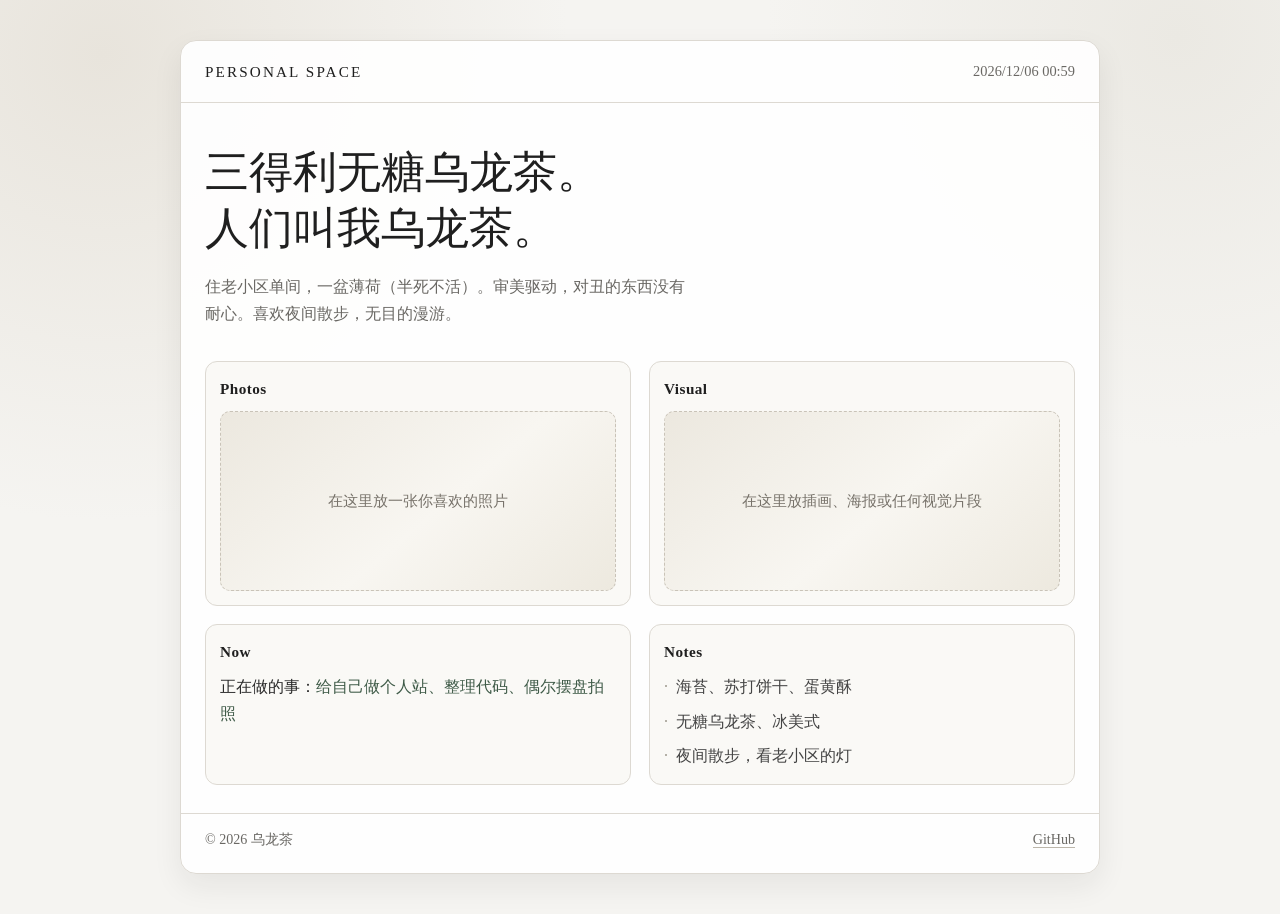
==== index.html @ 865fc5c5 "Initial commit: 乌龙茶的个人站" ====
<!doctype html>
<html lang="zh-CN">
  <head>
    <meta charset="UTF-8" />
    <meta name="viewport" content="width=device-width, initial-scale=1.0" />
    <title>乌龙茶 · Personal Space</title>
    <meta
      name="description"
      content="审美驱动型开发者的小空间。"
    />
    <style>
      :root {
        --bg: #f5f4f1;
        --paper: #ffffff;
        --text: #1f1f1f;
        --muted: #6a6864;
        --line: #ddd9d2;
        --accent: #3e5a47;
        --shadow: 0 12px 30px rgba(31, 31, 31, 0.07);
      }

      * {
        box-sizing: border-box;
      }

      html,
      body {
        margin: 0;
        padding: 0;
      }

      body {
        min-height: 100vh;
        background:
          radial-gradient(circle at 8% 6%, #e8e4dc 0, transparent 32%),
          radial-gradient(circle at 92% 4%, #ebe9e3 0, transparent 28%),
          var(--bg);
        color: var(--text);
        font-family: "Noto Serif SC", "Source Han Serif SC", "Songti SC", serif;
        line-height: 1.65;
        padding: 40px 20px;
      }

      .shell {
        max-width: 920px;
        margin: 0 auto;
        background: color-mix(in srgb, var(--paper) 92%, transparent);
        border: 1px solid var(--line);
        box-shadow: var(--shadow);
        border-radius: 16px;
        overflow: hidden;
      }

      .top {
        display: flex;
        justify-content: space-between;
        gap: 16px;
        align-items: center;
        padding: 18px 24px;
        border-bottom: 1px solid var(--line);
      }

      .brand {
        font-size: 0.95rem;
        letter-spacing: 0.14em;
        text-transform: uppercase;
      }

      .clock {
        font-size: 0.9rem;
        color: var(--muted);
        font-variant-numeric: tabular-nums;
      }

      main {
        padding: 42px 24px 28px;
      }

      h1 {
        margin: 0;
        font-size: clamp(1.8rem, 3.4vw, 2.8rem);
        line-height: 1.28;
        font-weight: 580;
      }

      .intro {
        margin: 18px 0 0;
        color: var(--muted);
        max-width: 60ch;
      }

      .grid {
        margin-top: 34px;
        display: grid;
        grid-template-columns: 1fr 1fr;
        gap: 18px;
      }

      .panel {
        border: 1px solid var(--line);
        border-radius: 12px;
        padding: 14px;
        background: #faf9f6;
      }

      .panel h2 {
        font-size: 0.95rem;
        margin: 0 0 10px;
        font-weight: 560;
        letter-spacing: 0.03em;
      }

      .visual {
        min-height: 180px;
        border-radius: 10px;
        border: 1px dashed #c9c3b8;
        display: grid;
        place-items: center;
        color: #77726a;
        font-size: 0.92rem;
        background:
          linear-gradient(140deg, #ece8df, #f8f6f1 55%, #ede9df),
          repeating-linear-gradient(
            45deg,
            rgba(100, 94, 86, 0.04),
            rgba(100, 94, 86, 0.04) 8px,
            transparent 8px,
            transparent 16px
          );
      }

      .quote {
        margin: 0;
        color: #2a2a2a;
      }

      .quote strong {
        color: var(--accent);
        font-weight: 560;
      }

      .notes {
        list-style: none;
        margin: 0;
        padding: 0;
        display: grid;
        gap: 8px;
        color: #444;
      }

      .notes li {
        display: flex;
        gap: 8px;
      }

      .notes li::before {
        content: "·";
        color: #9a958a;
      }

      footer {
        padding: 14px 24px 22px;
        border-top: 1px solid var(--line);
        font-size: 0.88rem;
        color: var(--muted);
        display: flex;
        justify-content: space-between;
        flex-wrap: wrap;
        gap: 8px;
      }

      a {
        color: inherit;
        text-decoration: none;
        border-bottom: 1px solid #bcb6aa;
      }

      a:hover {
        color: #111;
      }

      @media (max-width: 760px) {
        body {
          padding: 22px 12px;
        }

        .top,
        main,
        footer {
          padding-left: 16px;
          padding-right: 16px;
        }

        .grid {
          grid-template-columns: 1fr;
        }
      }
    </style>
  </head>
  <body>
    <div class="shell">
      <header class="top">
        <div class="brand">Personal Space</div>
        <div class="clock" id="clock" aria-live="polite"></div>
      </header>

      <main>
        <h1>
          三得利无糖乌龙茶。<br />
          人们叫我乌龙茶。
        </h1>
        <p class="intro">
          住老小区单间，一盆薄荷（半死不活）。审美驱动，对丑的东西没有耐心。喜欢夜间散步，无目的漫游。
        </p>

        <section class="grid" aria-label="内容区域">
          <article class="panel">
            <h2>Photos</h2>
            <div class="visual">在这里放一张你喜欢的照片</div>
          </article>

          <article class="panel">
            <h2>Visual</h2>
            <div class="visual">在这里放插画、海报或任何视觉片段</div>
          </article>

          <article class="panel">
            <h2>Now</h2>
            <p class="quote">
              正在做的事：<strong>给自己做个人站、整理代码、偶尔摆盘拍照</strong>
            </p>
          </article>

          <article class="panel">
            <h2>Notes</h2>
            <ul class="notes">
              <li>海苔、苏打饼干、蛋黄酥</li>
              <li>无糖乌龙茶、冰美式</li>
              <li>夜间散步，看老小区的灯</li>
            </ul>
          </article>
        </section>
      </main>

      <footer>
        <span>© <span id="year"></span> 乌龙茶</span>
        <span>
          <a href="https://github.com" target="_blank" rel="noreferrer">GitHub</a>
        </span>
      </footer>
    </div>

    <script>
      const clockEl = document.getElementById("clock");
      const yearEl = document.getElementById("year");

      function updateClock() {
        const now = new Date();
        const text = now.toLocaleString("zh-CN", {
          hour12: false,
          year: "numeric",
          month: "2-digit",
          day: "2-digit",
          hour: "2-digit",
          minute: "2-digit"
        });
        clockEl.textContent = text;
      }

      updateClock();
      setInterval(updateClock, 30_000);
      yearEl.textContent = new Date().getFullYear();
    </script>
  </body>
</html>
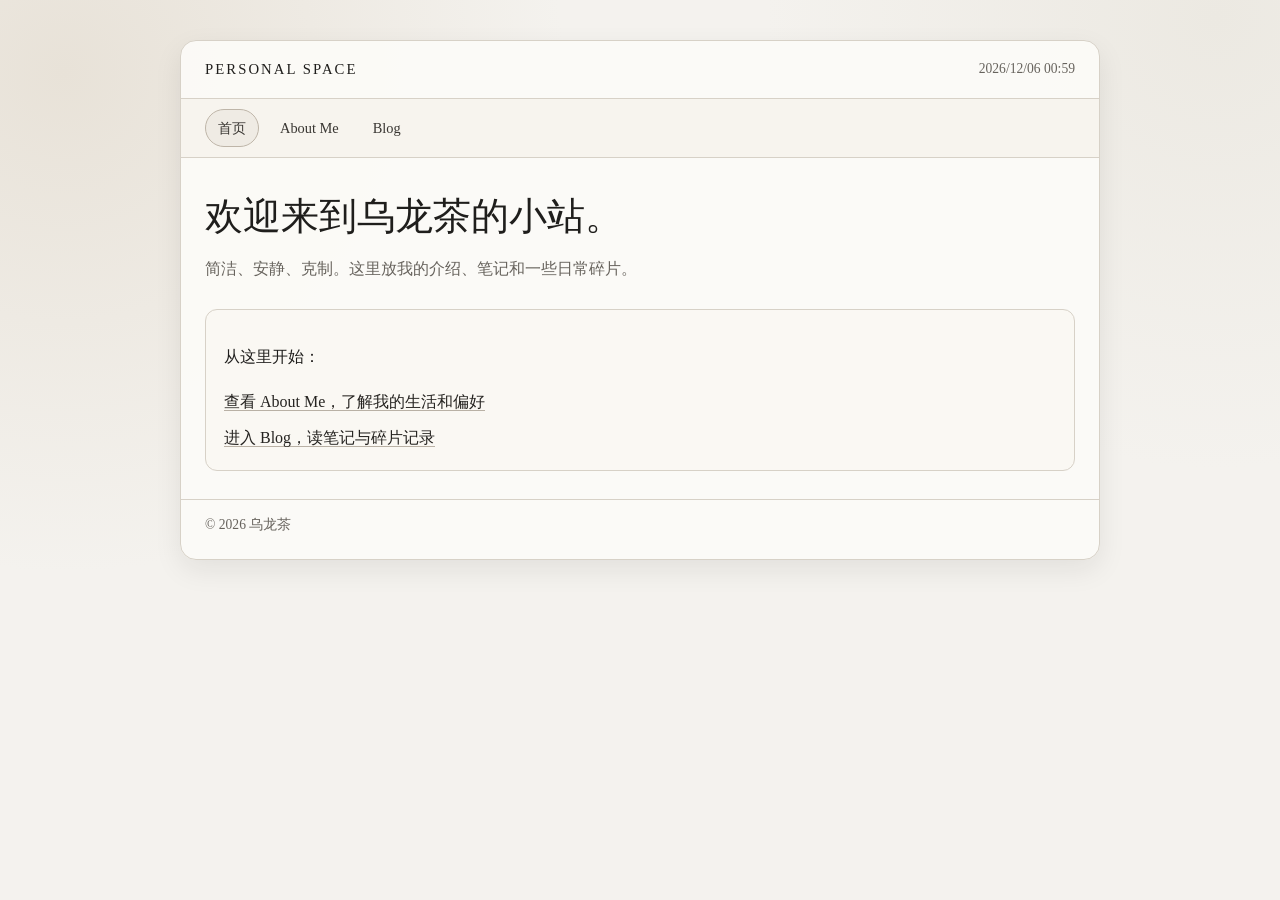
==== commit 239c806e: "重构为多页面结构：首页、About Me、Blog + 导航 + 头像" ====
--- a/index.html
+++ b/index.html
@@ -3,199 +3,9 @@
   <head>
     <meta charset="UTF-8" />
     <meta name="viewport" content="width=device-width, initial-scale=1.0" />
-    <title>乌龙茶 · Personal Space</title>
-    <meta
-      name="description"
-      content="审美驱动型开发者的小空间。"
-    />
-    <style>
-      :root {
-        --bg: #f5f4f1;
-        --paper: #ffffff;
-        --text: #1f1f1f;
-        --muted: #6a6864;
-        --line: #ddd9d2;
-        --accent: #3e5a47;
-        --shadow: 0 12px 30px rgba(31, 31, 31, 0.07);
-      }
-
-      * {
-        box-sizing: border-box;
-      }
-
-      html,
-      body {
-        margin: 0;
-        padding: 0;
-      }
-
-      body {
-        min-height: 100vh;
-        background:
-          radial-gradient(circle at 8% 6%, #e8e4dc 0, transparent 32%),
-          radial-gradient(circle at 92% 4%, #ebe9e3 0, transparent 28%),
-          var(--bg);
-        color: var(--text);
-        font-family: "Noto Serif SC", "Source Han Serif SC", "Songti SC", serif;
-        line-height: 1.65;
-        padding: 40px 20px;
-      }
-
-      .shell {
-        max-width: 920px;
-        margin: 0 auto;
-        background: color-mix(in srgb, var(--paper) 92%, transparent);
-        border: 1px solid var(--line);
-        box-shadow: var(--shadow);
-        border-radius: 16px;
-        overflow: hidden;
-      }
-
-      .top {
-        display: flex;
-        justify-content: space-between;
-        gap: 16px;
-        align-items: center;
-        padding: 18px 24px;
-        border-bottom: 1px solid var(--line);
-      }
-
-      .brand {
-        font-size: 0.95rem;
-        letter-spacing: 0.14em;
-        text-transform: uppercase;
-      }
-
-      .clock {
-        font-size: 0.9rem;
-        color: var(--muted);
-        font-variant-numeric: tabular-nums;
-      }
-
-      main {
-        padding: 42px 24px 28px;
-      }
-
-      h1 {
-        margin: 0;
-        font-size: clamp(1.8rem, 3.4vw, 2.8rem);
-        line-height: 1.28;
-        font-weight: 580;
-      }
-
-      .intro {
-        margin: 18px 0 0;
-        color: var(--muted);
-        max-width: 60ch;
-      }
-
-      .grid {
-        margin-top: 34px;
-        display: grid;
-        grid-template-columns: 1fr 1fr;
-        gap: 18px;
-      }
-
-      .panel {
-        border: 1px solid var(--line);
-        border-radius: 12px;
-        padding: 14px;
-        background: #faf9f6;
-      }
-
-      .panel h2 {
-        font-size: 0.95rem;
-        margin: 0 0 10px;
-        font-weight: 560;
-        letter-spacing: 0.03em;
-      }
-
-      .visual {
-        min-height: 180px;
-        border-radius: 10px;
-        border: 1px dashed #c9c3b8;
-        display: grid;
-        place-items: center;
-        color: #77726a;
-        font-size: 0.92rem;
-        background:
-          linear-gradient(140deg, #ece8df, #f8f6f1 55%, #ede9df),
-          repeating-linear-gradient(
-            45deg,
-            rgba(100, 94, 86, 0.04),
-            rgba(100, 94, 86, 0.04) 8px,
-            transparent 8px,
-            transparent 16px
-          );
-      }
-
-      .quote {
-        margin: 0;
-        color: #2a2a2a;
-      }
-
-      .quote strong {
-        color: var(--accent);
-        font-weight: 560;
-      }
-
-      .notes {
-        list-style: none;
-        margin: 0;
-        padding: 0;
-        display: grid;
-        gap: 8px;
-        color: #444;
-      }
-
-      .notes li {
-        display: flex;
-        gap: 8px;
-      }
-
-      .notes li::before {
-        content: "·";
-        color: #9a958a;
-      }
-
-      footer {
-        padding: 14px 24px 22px;
-        border-top: 1px solid var(--line);
-        font-size: 0.88rem;
-        color: var(--muted);
-        display: flex;
-        justify-content: space-between;
-        flex-wrap: wrap;
-        gap: 8px;
-      }
-
-      a {
-        color: inherit;
-        text-decoration: none;
-        border-bottom: 1px solid #bcb6aa;
-      }
-
-      a:hover {
-        color: #111;
-      }
-
-      @media (max-width: 760px) {
-        body {
-          padding: 22px 12px;
-        }
-
-        .top,
-        main,
-        footer {
-          padding-left: 16px;
-          padding-right: 16px;
-        }
-
-        .grid {
-          grid-template-columns: 1fr;
-        }
-      }
-    </style>
+    <title>乌龙茶 · 首页</title>
+    <meta name="description" content="乌龙茶的个人站首页。" />
+    <link rel="stylesheet" href="styles.css" />
   </head>
   <body>
     <div class="shell">
@@ -204,72 +14,30 @@
         <div class="clock" id="clock" aria-live="polite"></div>
       </header>
 
+      <nav class="nav" aria-label="主导航">
+        <a class="active" href="index.html">首页</a>
+        <a href="about.html">About Me</a>
+        <a href="blog.html">Blog</a>
+      </nav>
+
       <main>
-        <h1>
-          三得利无糖乌龙茶。<br />
-          人们叫我乌龙茶。
-        </h1>
-        <p class="intro">
-          住老小区单间，一盆薄荷（半死不活）。审美驱动，对丑的东西没有耐心。喜欢夜间散步，无目的漫游。
-        </p>
+        <h1>欢迎来到乌龙茶的小站。</h1>
+        <p class="lead">简洁、安静、克制。这里放我的介绍、笔记和一些日常碎片。</p>
 
-        <section class="grid" aria-label="内容区域">
-          <article class="panel">
-            <h2>Photos</h2>
-            <div class="visual">在这里放一张你喜欢的照片</div>
-          </article>
-
-          <article class="panel">
-            <h2>Visual</h2>
-            <div class="visual">在这里放插画、海报或任何视觉片段</div>
-          </article>
-
-          <article class="panel">
-            <h2>Now</h2>
-            <p class="quote">
-              正在做的事：<strong>给自己做个人站、整理代码、偶尔摆盘拍照</strong>
-            </p>
-          </article>
-
-          <article class="panel">
-            <h2>Notes</h2>
-            <ul class="notes">
-              <li>海苔、苏打饼干、蛋黄酥</li>
-              <li>无糖乌龙茶、冰美式</li>
-              <li>夜间散步，看老小区的灯</li>
-            </ul>
-          </article>
+        <section class="card" aria-label="快速入口">
+          <p>从这里开始：</p>
+          <ul class="hero-links">
+            <li><a href="about.html">查看 About Me，了解我的生活和偏好</a></li>
+            <li><a href="blog.html">进入 Blog，读笔记与碎片记录</a></li>
+          </ul>
         </section>
       </main>
 
       <footer>
-        <span>© <span id="year"></span> 乌龙茶</span>
-        <span>
-          <a href="https://github.com" target="_blank" rel="noreferrer">GitHub</a>
-        </span>
+        <span>© <span data-year></span> 乌龙茶</span>
       </footer>
     </div>
 
-    <script>
-      const clockEl = document.getElementById("clock");
-      const yearEl = document.getElementById("year");
-
-      function updateClock() {
-        const now = new Date();
-        const text = now.toLocaleString("zh-CN", {
-          hour12: false,
-          year: "numeric",
-          month: "2-digit",
-          day: "2-digit",
-          hour: "2-digit",
-          minute: "2-digit"
-        });
-        clockEl.textContent = text;
-      }
-
-      updateClock();
-      setInterval(updateClock, 30_000);
-      yearEl.textContent = new Date().getFullYear();
-    </script>
+    <script src="site.js"></script>
   </body>
 </html>
--- a/styles.css
+++ b/styles.css
@@ -0,0 +1,227 @@
+:root {
+  --bg: #f4f2ee;
+  --surface: #fcfbf8;
+  --text: #1f1e1c;
+  --muted: #67635d;
+  --line: #d7d1c7;
+  --accent: #365345;
+  --shadow: 0 10px 28px rgba(20, 20, 20, 0.08);
+}
+
+* {
+  box-sizing: border-box;
+}
+
+html,
+body {
+  margin: 0;
+  padding: 0;
+}
+
+body {
+  min-height: 100vh;
+  font-family: "Noto Serif SC", "Source Han Serif SC", "Songti SC", serif;
+  color: var(--text);
+  background:
+    radial-gradient(circle at 5% 8%, #e8e2d8 0, transparent 34%),
+    radial-gradient(circle at 95% 2%, #ece9e2 0, transparent 30%),
+    var(--bg);
+  line-height: 1.68;
+  padding: 40px 20px;
+}
+
+.shell {
+  max-width: 920px;
+  margin: 0 auto;
+  border: 1px solid var(--line);
+  border-radius: 16px;
+  background: color-mix(in srgb, var(--surface) 94%, transparent);
+  box-shadow: var(--shadow);
+  overflow: hidden;
+}
+
+.top {
+  display: flex;
+  justify-content: space-between;
+  gap: 16px;
+  align-items: center;
+  padding: 16px 24px;
+  border-bottom: 1px solid var(--line);
+}
+
+.brand {
+  font-size: 0.92rem;
+  text-transform: uppercase;
+  letter-spacing: 0.14em;
+}
+
+.clock {
+  font-size: 0.85rem;
+  color: var(--muted);
+  font-variant-numeric: tabular-nums;
+}
+
+.nav {
+  display: flex;
+  gap: 8px;
+  padding: 10px 24px;
+  border-bottom: 1px solid var(--line);
+  background: #f7f4ee;
+}
+
+.nav a {
+  text-decoration: none;
+  color: #393632;
+  border: 1px solid transparent;
+  border-radius: 999px;
+  font-size: 0.9rem;
+  padding: 6px 12px;
+}
+
+.nav a:hover {
+  border-color: #c8c1b5;
+}
+
+.nav a.active {
+  border-color: #beb5a8;
+  background: #efebe4;
+}
+
+main {
+  padding: 34px 24px 28px;
+}
+
+h1 {
+  margin: 0;
+  line-height: 1.3;
+  font-size: clamp(1.75rem, 3vw, 2.5rem);
+  font-weight: 560;
+}
+
+.lead {
+  margin: 14px 0 0;
+  color: var(--muted);
+  max-width: 60ch;
+}
+
+.card {
+  margin-top: 26px;
+  border: 1px solid var(--line);
+  border-radius: 12px;
+  background: #faf8f3;
+  padding: 18px;
+}
+
+.hero-links {
+  list-style: none;
+  margin: 18px 0 0;
+  padding: 0;
+  display: grid;
+  gap: 10px;
+}
+
+.hero-links a {
+  color: #252320;
+  text-decoration: none;
+  border-bottom: 1px solid #b9b1a5;
+}
+
+.about {
+  display: grid;
+  grid-template-columns: 220px 1fr;
+  gap: 24px;
+  align-items: start;
+}
+
+.avatar-wrap {
+  border: 1px solid var(--line);
+  border-radius: 12px;
+  background: #f1ede5;
+  padding: 10px;
+}
+
+.avatar {
+  width: 100%;
+  aspect-ratio: 1;
+  object-fit: cover;
+  border-radius: 10px;
+  display: block;
+}
+
+.tag {
+  margin-top: 10px;
+  font-size: 0.84rem;
+  color: var(--muted);
+}
+
+.meta {
+  margin: 0;
+  padding: 0;
+  list-style: none;
+  display: grid;
+  gap: 11px;
+}
+
+.meta b {
+  font-weight: 580;
+}
+
+.blog-list {
+  margin: 20px 0 0;
+  padding: 0;
+  list-style: none;
+  display: grid;
+  gap: 12px;
+}
+
+.blog-item {
+  border: 1px solid var(--line);
+  border-radius: 10px;
+  padding: 12px 14px;
+  background: #f8f5ef;
+}
+
+.blog-item .title {
+  display: block;
+  font-size: 1rem;
+}
+
+.blog-item .meta-line {
+  margin-top: 6px;
+  color: var(--muted);
+  font-size: 0.88rem;
+}
+
+.placeholder {
+  color: var(--muted);
+  margin-top: 18px;
+}
+
+footer {
+  border-top: 1px solid var(--line);
+  padding: 14px 24px 22px;
+  color: var(--muted);
+  font-size: 0.85rem;
+}
+
+@media (max-width: 760px) {
+  body {
+    padding: 22px 12px;
+  }
+
+  .top,
+  .nav,
+  main,
+  footer {
+    padding-left: 16px;
+    padding-right: 16px;
+  }
+
+  .about {
+    grid-template-columns: 1fr;
+  }
+
+  .avatar-wrap {
+    max-width: 240px;
+  }
+}
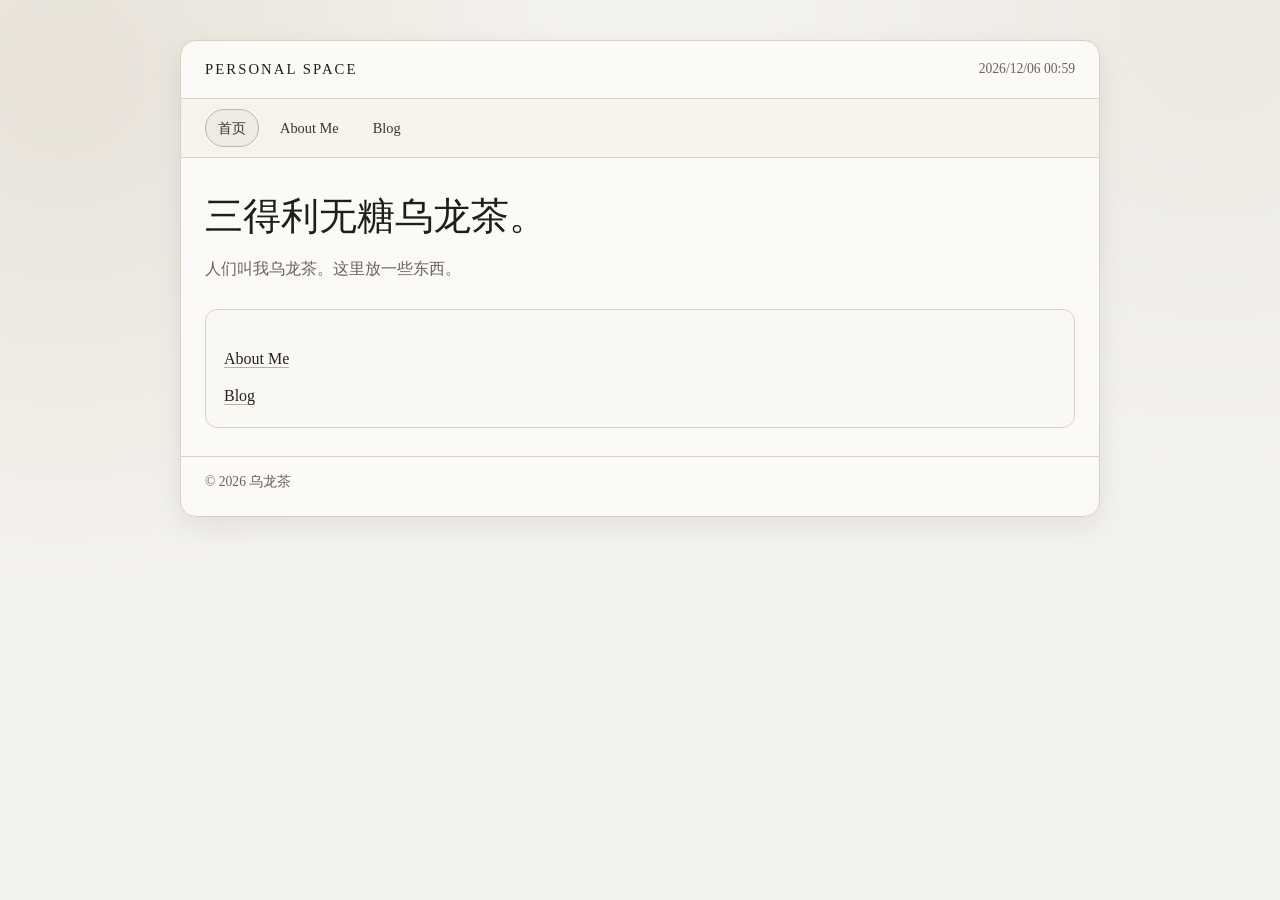
==== commit f8c4d3e9: "改成更自然的语言，去掉AI味" ====
--- a/index.html
+++ b/index.html
@@ -21,14 +21,13 @@
       </nav>
 
       <main>
-        <h1>欢迎来到乌龙茶的小站。</h1>
-        <p class="lead">简洁、安静、克制。这里放我的介绍、笔记和一些日常碎片。</p>
+        <h1>三得利无糖乌龙茶。</h1>
+        <p class="lead">人们叫我乌龙茶。这里放一些东西。</p>
 
         <section class="card" aria-label="快速入口">
-          <p>从这里开始：</p>
           <ul class="hero-links">
-            <li><a href="about.html">查看 About Me，了解我的生活和偏好</a></li>
-            <li><a href="blog.html">进入 Blog，读笔记与碎片记录</a></li>
+            <li><a href="about.html">About Me</a></li>
+            <li><a href="blog.html">Blog</a></li>
           </ul>
         </section>
       </main>
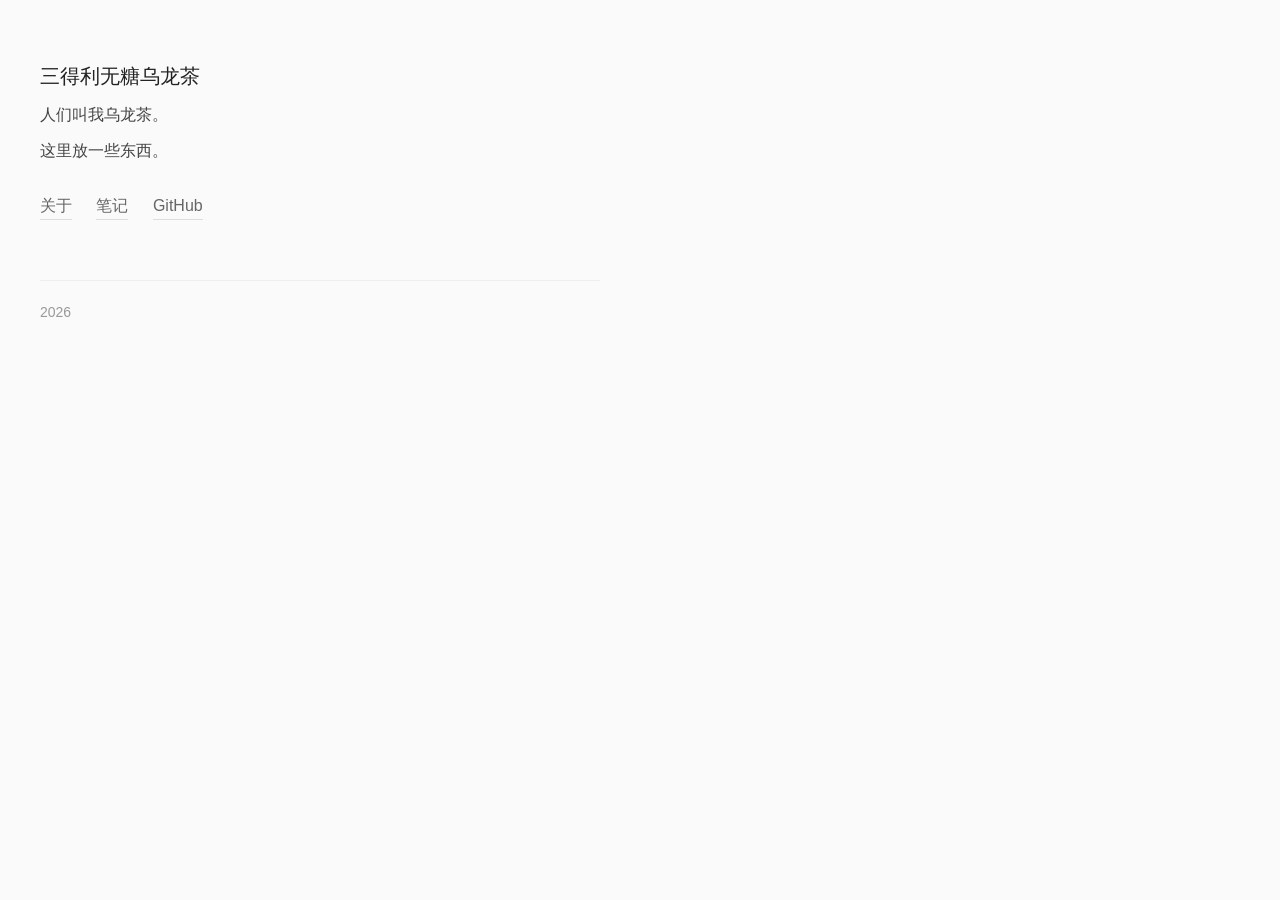
==== commit 2e313e5f: "重写：极简风格，去掉设计感" ====
--- a/index.html
+++ b/index.html
@@ -1,42 +1,27 @@
-<!doctype html>
+<!DOCTYPE html>
 <html lang="zh-CN">
-  <head>
-    <meta charset="UTF-8" />
-    <meta name="viewport" content="width=device-width, initial-scale=1.0" />
-    <title>乌龙茶 · 首页</title>
-    <meta name="description" content="乌龙茶的个人站首页。" />
-    <link rel="stylesheet" href="styles.css" />
-  </head>
-  <body>
-    <div class="shell">
-      <header class="top">
-        <div class="brand">Personal Space</div>
-        <div class="clock" id="clock" aria-live="polite"></div>
-      </header>
-
-      <nav class="nav" aria-label="主导航">
-        <a class="active" href="index.html">首页</a>
-        <a href="about.html">About Me</a>
-        <a href="blog.html">Blog</a>
-      </nav>
-
-      <main>
-        <h1>三得利无糖乌龙茶。</h1>
-        <p class="lead">人们叫我乌龙茶。这里放一些东西。</p>
-
-        <section class="card" aria-label="快速入口">
-          <ul class="hero-links">
-            <li><a href="about.html">About Me</a></li>
-            <li><a href="blog.html">Blog</a></li>
-          </ul>
-        </section>
-      </main>
-
-      <footer>
-        <span>© <span data-year></span> 乌龙茶</span>
-      </footer>
+<head>
+    <meta charset="UTF-8">
+    <meta name="viewport" content="width=device-width, initial-scale=1.0">
+    <title>乌龙茶</title>
+    <link rel="stylesheet" href="style.css">
+</head>
+<body>
+    <div class="container">
+        <h1>三得利无糖乌龙茶</h1>
+        <p>人们叫我乌龙茶。</p>
+        
+        <p>这里放一些东西。</p>
+        
+        <div class="links">
+            <a href="about.html">关于</a>
+            <a href="blog.html">笔记</a>
+            <a href="https://github.com/oolongist">GitHub</a>
+        </div>
+        
+        <footer>
+            <p>2026</p>
+        </footer>
     </div>
-
-    <script src="site.js"></script>
-  </body>
+</body>
 </html>
--- a/style.css
+++ b/style.css
@@ -0,0 +1,112 @@
+* {
+    margin: 0;
+    padding: 0;
+    box-sizing: border-box;
+}
+
+body {
+    font-family: -apple-system, BlinkMacSystemFont, "Segoe UI", "Helvetica Neue", Arial, "PingFang SC", "Hiragino Sans GB", "Microsoft YaHei", sans-serif;
+    font-size: 16px;
+    line-height: 1.6;
+    color: #333;
+    background: #fafafa;
+    padding: 20px;
+}
+
+.container {
+    max-width: 600px;
+    margin: 0;
+    padding: 40px 20px;
+}
+
+h1 {
+    font-size: 20px;
+    font-weight: 500;
+    margin-bottom: 10px;
+    color: #222;
+}
+
+p {
+    margin-bottom: 10px;
+    color: #444;
+}
+
+br {
+    display: block;
+    content: "";
+    margin: 5px 0;
+}
+
+a {
+    color: #666;
+    text-decoration: none;
+    border-bottom: 1px solid #ddd;
+    transition: all 0.2s;
+}
+
+a:hover {
+    color: #222;
+    border-bottom-color: #222;
+}
+
+.links {
+    margin-top: 30px;
+    margin-bottom: 40px;
+}
+
+.links a {
+    margin-right: 20px;
+    display: inline-block;
+}
+
+.meta {
+    color: #999;
+    font-size: 14px;
+}
+
+footer {
+    margin-top: 60px;
+    padding-top: 20px;
+    border-top: 1px solid #eee;
+}
+
+footer p {
+    color: #999;
+    font-size: 14px;
+}
+
+/* Blog list */
+.blog-list {
+    list-style: none;
+}
+
+.blog-list li {
+    margin-bottom: 15px;
+    padding-bottom: 15px;
+    border-bottom: 1px solid #f0f0f0;
+}
+
+.blog-list li:last-child {
+    border-bottom: none;
+}
+
+.blog-list .title {
+    color: #333;
+}
+
+.blog-list .status {
+    color: #999;
+    font-size: 14px;
+    margin-left: 10px;
+}
+
+/* Mobile */
+@media (max-width: 600px) {
+    body {
+        padding: 10px;
+    }
+    
+    .container {
+        padding: 20px 10px;
+    }
+}
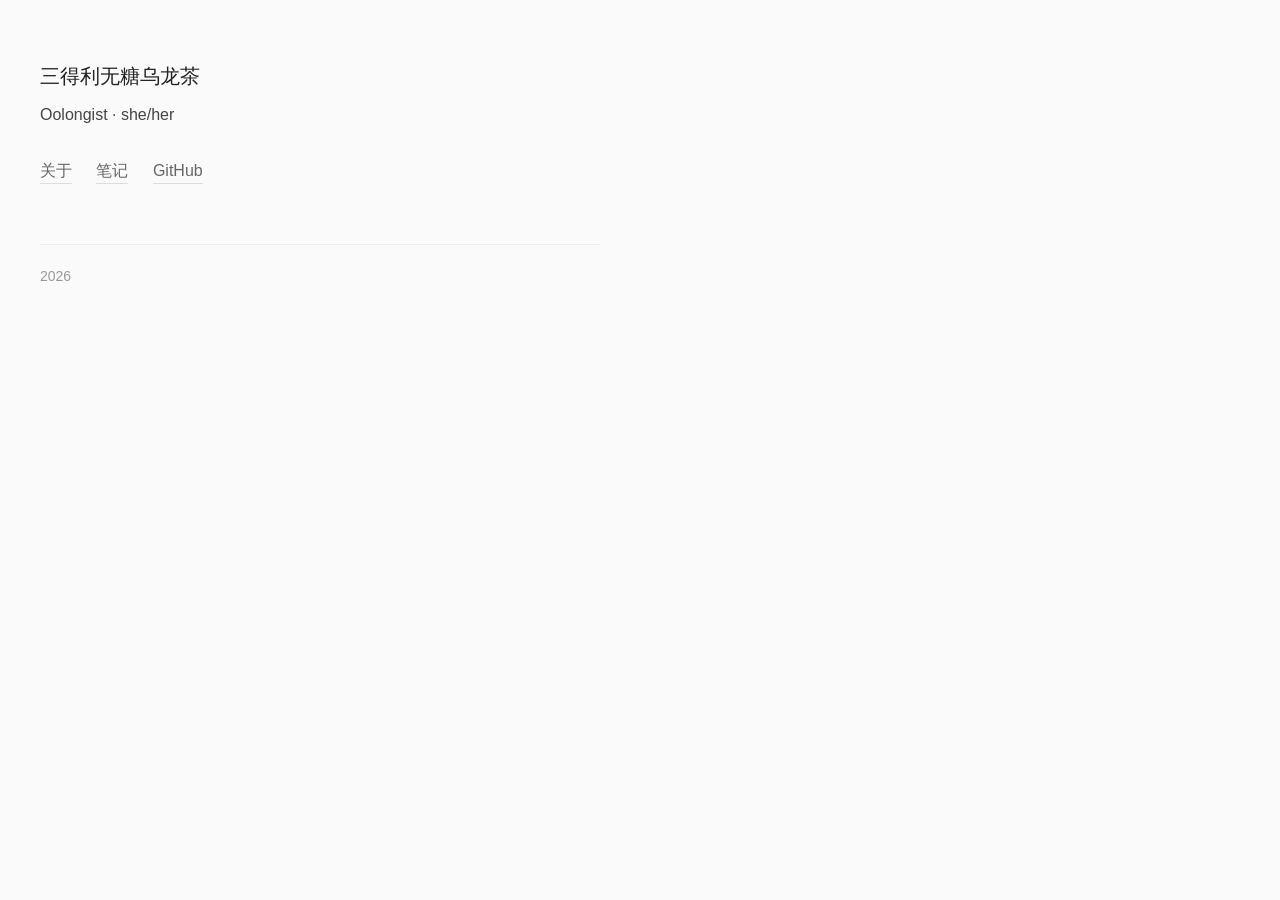
==== commit 43ef7daa: "加上性别、头像和更口语化的介绍" ====
--- a/index.html
+++ b/index.html
@@ -9,9 +9,7 @@
 <body>
     <div class="container">
         <h1>三得利无糖乌龙茶</h1>
-        <p>人们叫我乌龙茶。</p>
-        
-        <p>这里放一些东西。</p>
+        <p>Oolongist · she/her</p>
         
         <div class="links">
             <a href="about.html">关于</a>
--- a/style.css
+++ b/style.css
@@ -64,6 +64,29 @@
     font-size: 14px;
 }
 
+/* Profile section */
+.profile {
+    display: flex;
+    align-items: flex-start;
+    gap: 20px;
+    margin-bottom: 20px;
+}
+
+.avatar {
+    width: 80px;
+    height: 80px;
+    border-radius: 50%;
+    object-fit: cover;
+}
+
+.profile-text h1 {
+    margin-bottom: 5px;
+}
+
+.profile-text p {
+    margin-bottom: 0;
+}
+
 footer {
     margin-top: 60px;
     padding-top: 20px;
